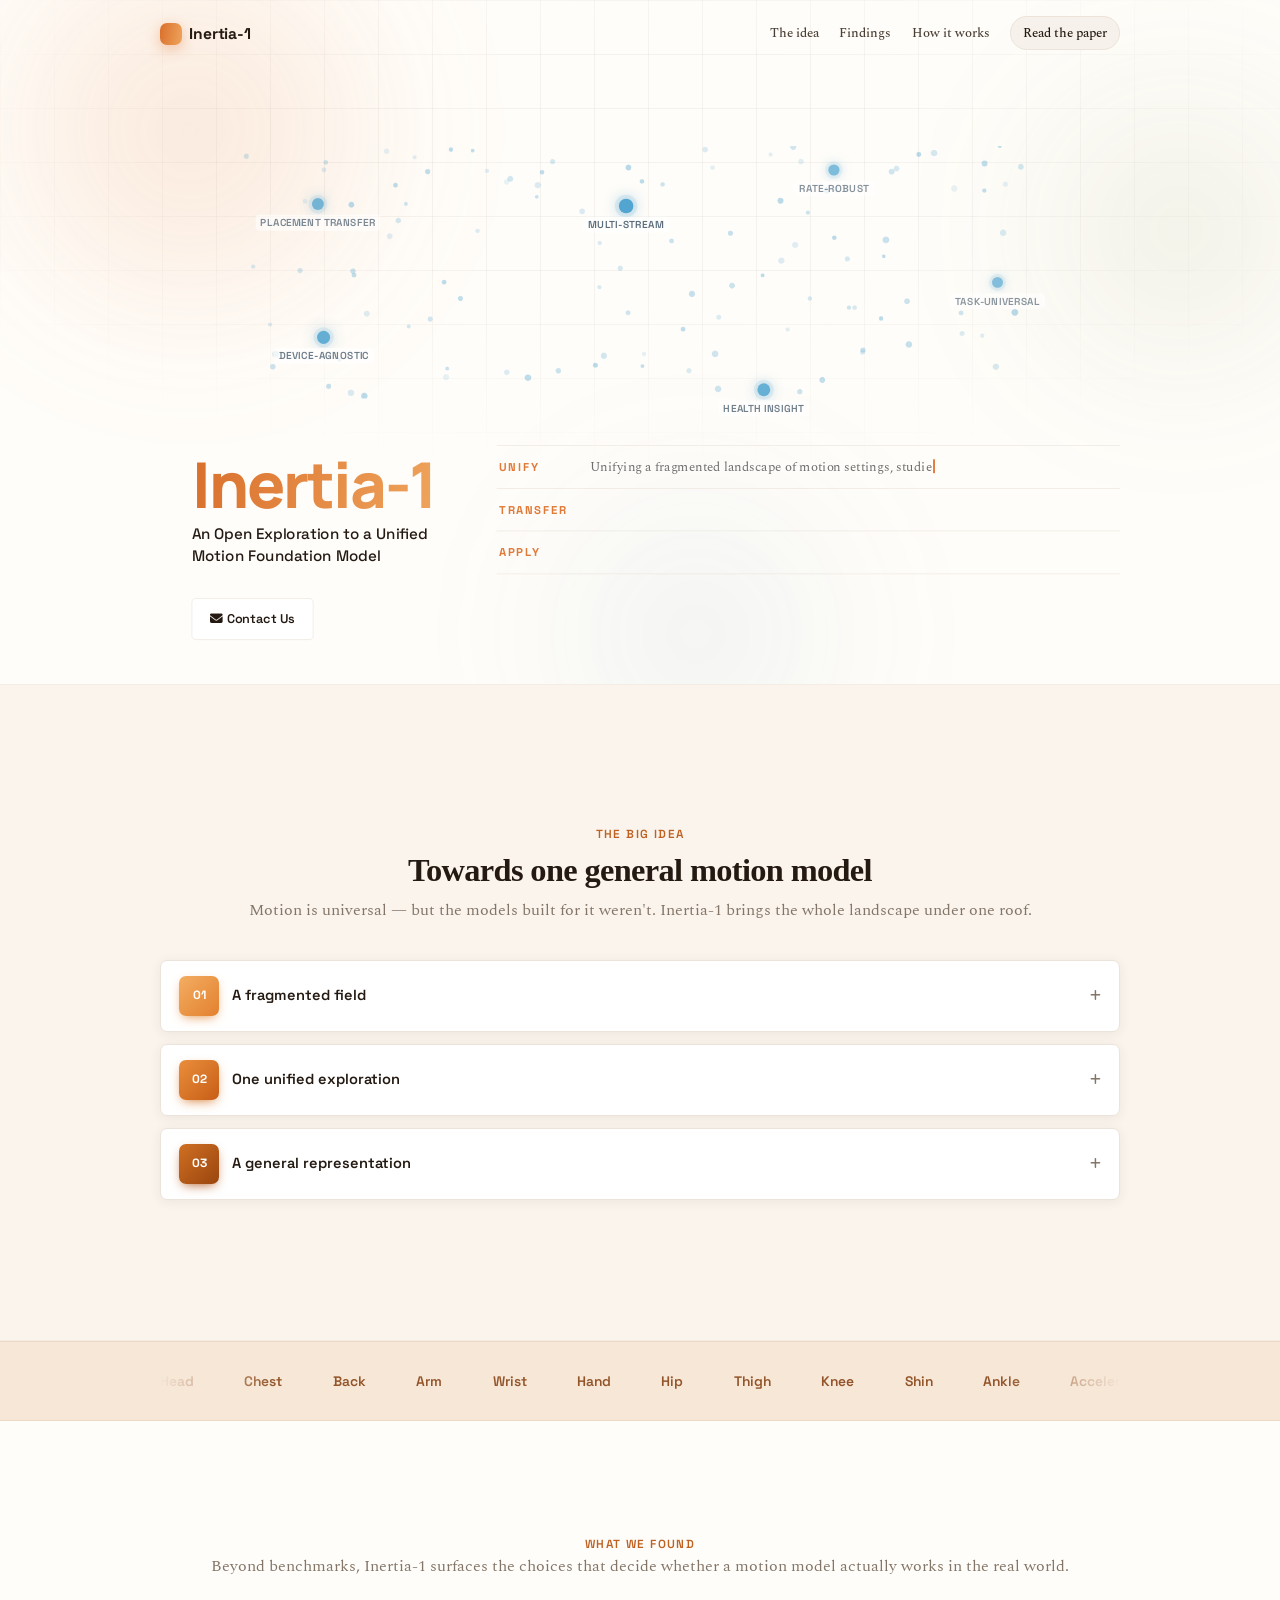
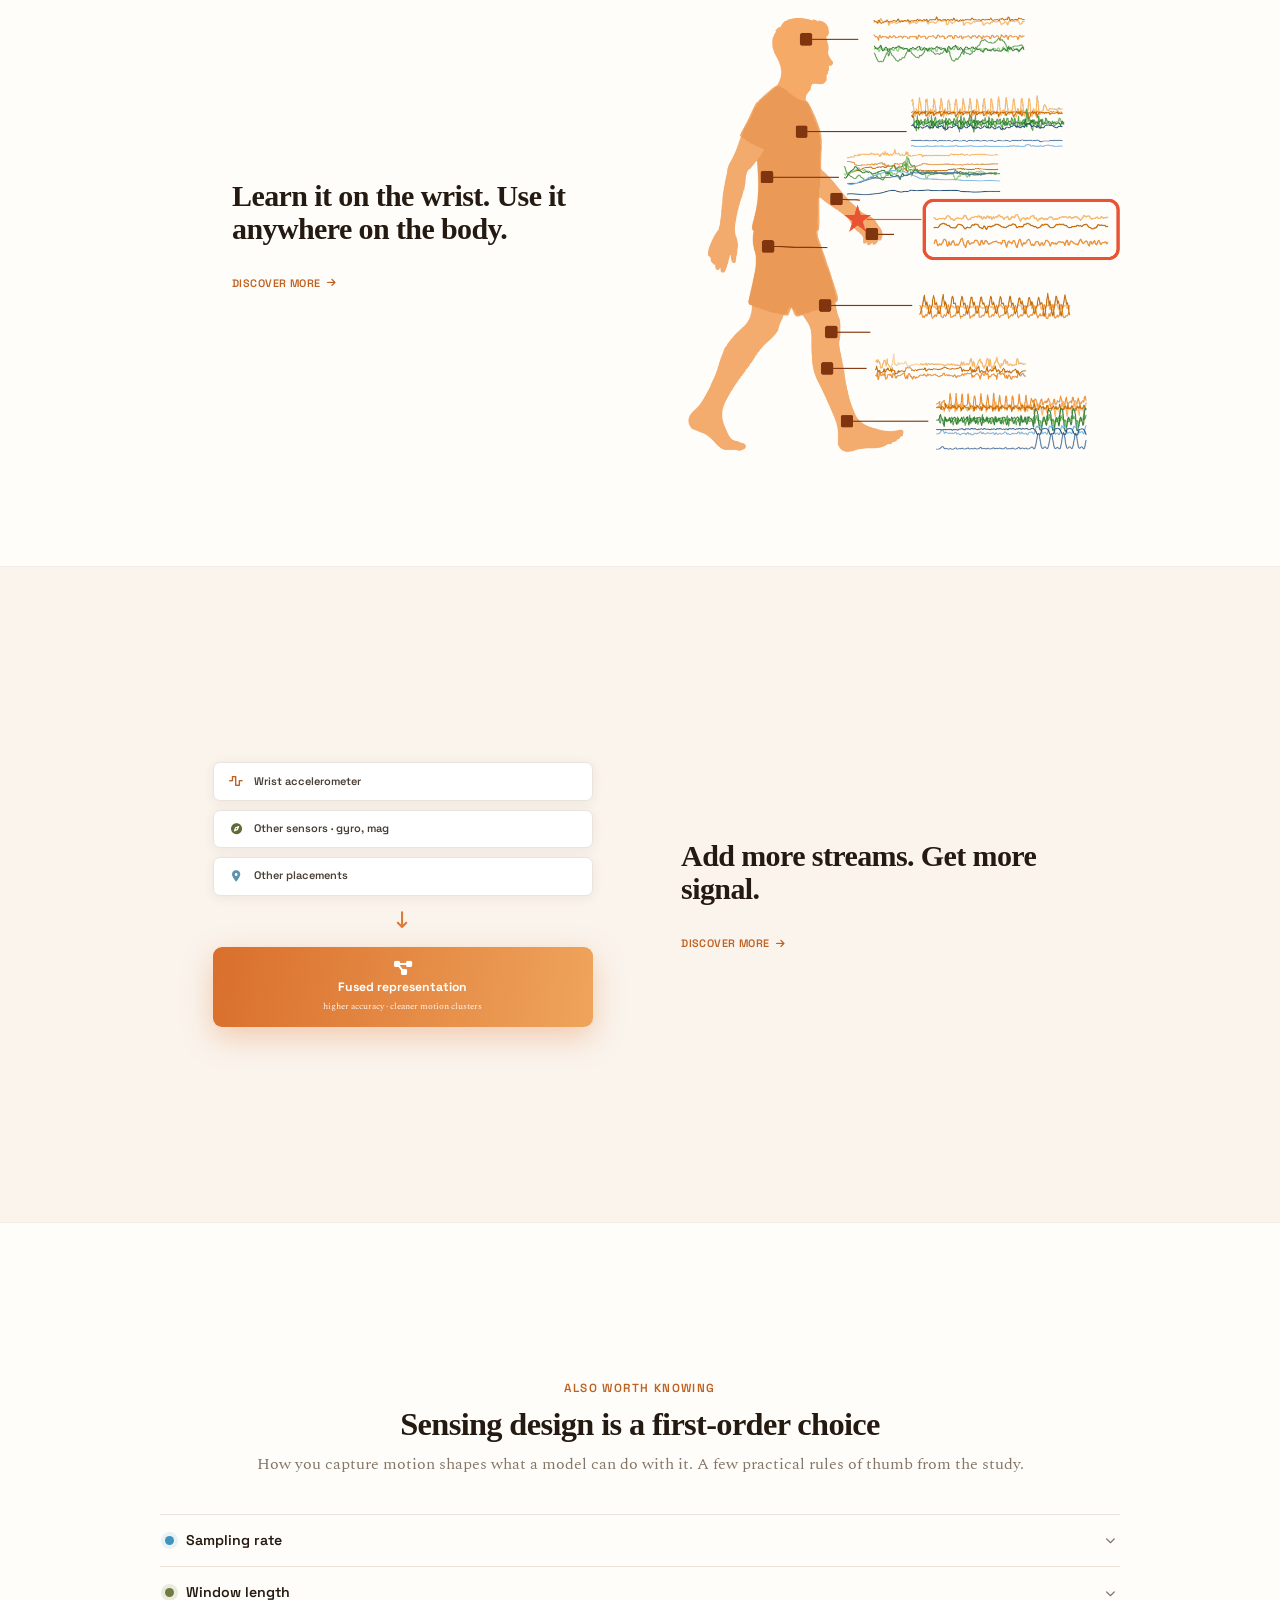
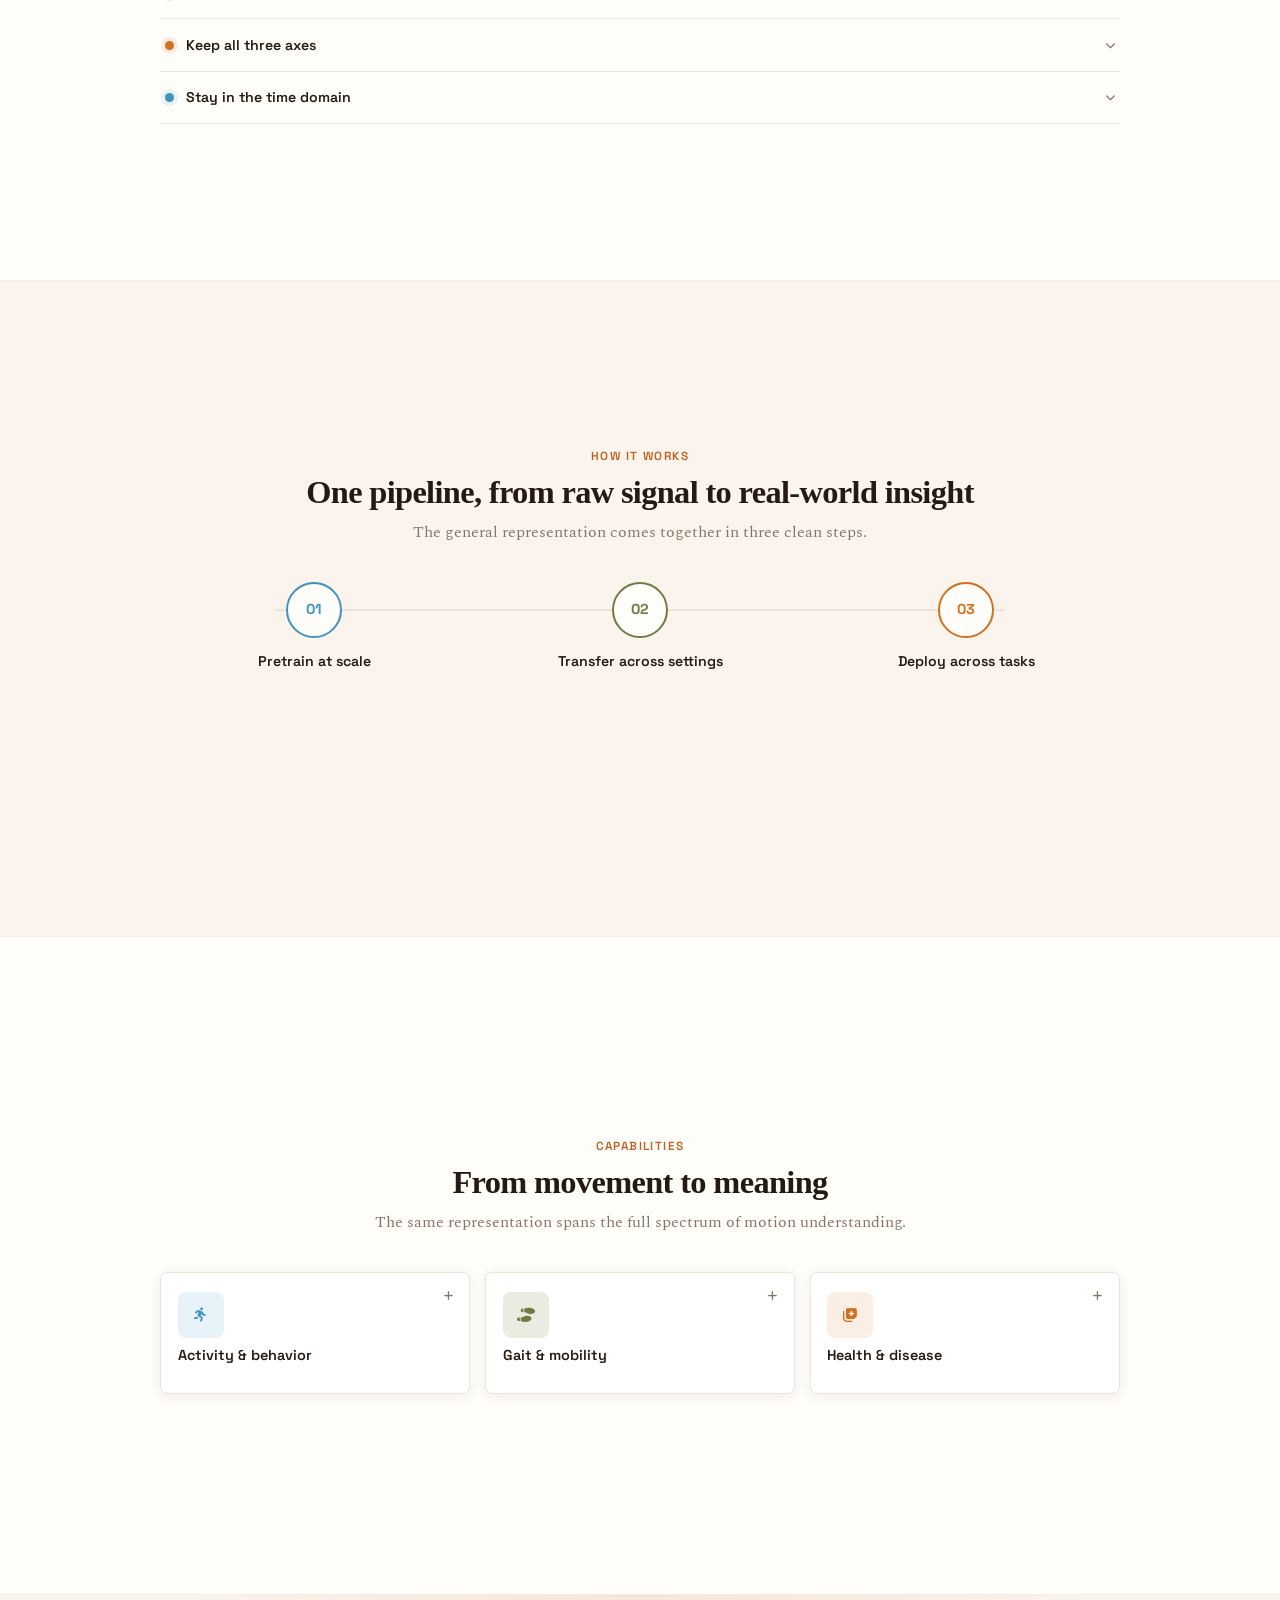
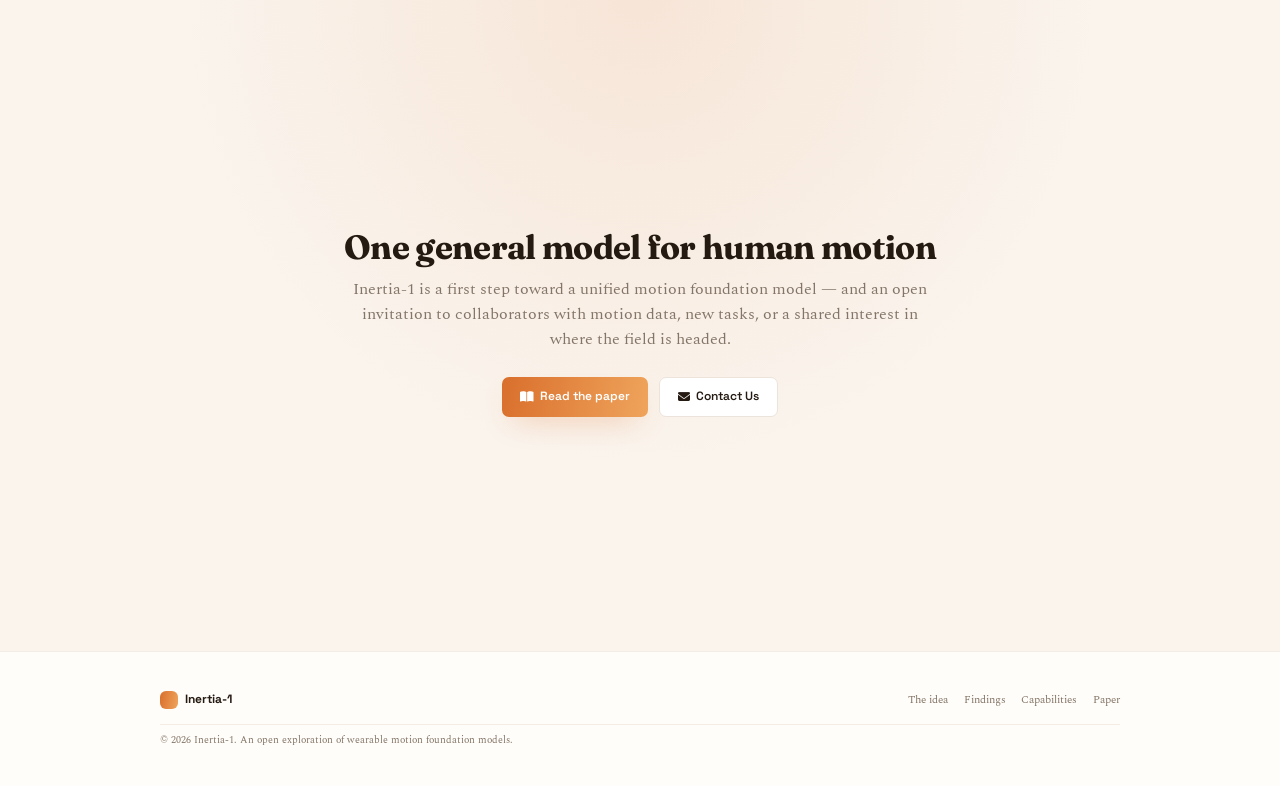
==== docs/index.html @ 382ca780 "Initial commit" ====
<!DOCTYPE html>
<html lang="en">
<head>
  <meta charset="utf-8">
  <meta name="viewport" content="width=device-width, initial-scale=1">
  <title>Inertia-1 &mdash; A Universal Motion Model</title>
  <meta name="description" content="Inertia-1 unifies a fragmented field into one general wearable-motion model &mdash; a representation learned from wrist-only accelerometry that transfers across the body, gets stronger with multi-stream sensing, and powers everything from activity to health.">

  <meta property="og:title" content="Inertia-1 — A Universal Motion Model">
  <meta property="og:description" content="One general motion model, learned from a single wrist sensor, that transfers across placements, devices, and tasks.">
  <meta property="og:type" content="website">

  <link rel="icon" href="./static/images/favicon.svg" type="image/svg+xml">
  <link rel="preconnect" href="https://fonts.googleapis.com">
  <link rel="preconnect" href="https://fonts.gstatic.com" crossorigin>
  <link href="https://fonts.googleapis.com/css2?family=Fraunces:opsz,wght@9..144,400;9..144,500;9..144,600;9..144,700&family=Spectral:wght@400;500;600&family=Inter:wght@400;500;600;700&family=Space+Grotesk:wght@500;600;700&family=Sora:wght@500;600;700;800&family=Manrope:wght@500;600;700;800&display=swap" rel="stylesheet">
  <link rel="stylesheet" href="https://cdnjs.cloudflare.com/ajax/libs/font-awesome/6.5.2/css/all.min.css">
  <link rel="stylesheet" href="./static/css/landing.css?v=78">
</head>
<body id="top">

<!-- ============ Navbar ============ -->
<header class="nav" id="nav">
  <div class="nav-inner">
    <a class="brand" href="#top">
      <span class="mark"></span>
      <span class="brand-name">Inertia-1</span>
    </a>
    <button class="nav-toggle" aria-label="Toggle menu"><i class="fas fa-bars"></i></button>
    <nav>
      <ul class="nav-links">
        <li><a href="#idea">The idea</a></li>
        <li><a href="#findings">Findings</a></li>
        <li><a href="#how">How it works</a></li>
        <li><a class="btn-mini" href="./paper/">Read the paper</a></li>
      </ul>
    </nav>
  </div>
</header>

<!-- ============ Hero ============ -->
<section class="hero">
  <div class="hero-bg" aria-hidden="true">
    <span class="orb orb-o"></span>
    <span class="orb orb-g"></span>
    <span class="orb orb-b"></span>
    <div class="grid-fade"></div>
  </div>

  <div class="wrap hero-inner">
   <div class="hero-scalewrap">
    <div class="hero-stage">
    <div class="constellation reveal" aria-label="What makes Inertia-1 universal">
      <canvas class="starfield" aria-hidden="true"></canvas>
      <svg class="constel-lines" aria-hidden="true"></svg>
      <button class="star" style="left:16%;top:30%" type="button" aria-label="Placement transfer">
        <span class="dot"></span><span class="tag">Placement transfer</span>
        <span class="card"><b>From one wrist to the whole body</b><span>Pretrained on the wrist alone, it transfers to placements it never saw &mdash; hip, ankle, chest, and more.</span></span>
      </button>
      <button class="star" style="left:40%;top:16%" type="button" aria-label="Multi-stream">
        <span class="dot"></span><span class="tag">Multi-stream</span>
        <span class="card"><b>One sensor becomes many</b><span>Fuse extra sensors and placements and accuracy climbs &mdash; the streams are complementary, not redundant.</span></span>
      </button>
      <button class="star" style="left:66%;top:26%" type="button" aria-label="Rate-robust">
        <span class="dot"></span><span class="tag">Rate-robust</span>
        <span class="card"><b>Steady from 1 Hz to 20 Hz</b><span>Pretrained representations stay strong even at low sampling rates, with finer rates helping subtle health signals.</span></span>
      </button>
      <button class="star" style="left:84%;top:48%" type="button" aria-label="Task-universal">
        <span class="dot"></span><span class="tag">Task-universal</span>
        <span class="card"><b>One model, every task</b><span>The same backbone powers activity recognition, gait analysis, and long-horizon disease prediction.</span></span>
      </button>
      <button class="star" style="left:58%;top:72%" type="button" aria-label="Health insight">
        <span class="dot"></span><span class="tag">Health insight</span>
        <span class="card"><b>Movement, read as health</b><span>Passive motion carries long-horizon health markers, linking everyday movement to clinical outcomes.</span></span>
      </button>
      <button class="star" style="left:26%;top:66%" type="button" aria-label="Device-agnostic">
        <span class="dot"></span><span class="tag">Device-agnostic</span>
        <span class="card"><b>Works across devices &amp; sensors</b><span>Robust to new devices and sensor modalities, so it plugs into whatever a wearable already has.</span></span>
      </button>
    </div>

    <div class="hero-head">
      <div class="hero-title">
        <h1><span class="grad-text">Inertia-1</span></h1>
        <p class="type-line">
          <span class="th-ghost" aria-hidden="true">An Open Exploration to a Unified Motion Foundation Model</span>
          <span class="th-live"><span id="typed" class="typed"></span><span class="caret" aria-hidden="true"></span></span>
        </p>
      </div>
      <div class="hero-type">
        <div class="lead-list" id="lead-lines"></div>
      </div>
    </div>
    <div class="cta-row hero-cta">
      <a class="btn ghost" href="https://docs.google.com/forms/d/e/1FAIpQLSe3T0h3gcEiqHGGap-IEIdgT7h6_zuvZpxQ5BAz9c8yqIs_BA/viewform?usp=dialog" target="_blank" rel="noopener" aria-label="Contact us"><i class="fas fa-envelope"></i> Contact Us</a>
    </div>
    </div>
   </div>
  </div>
</section>

<!-- ============ The idea ============ -->
<section class="section alt" id="idea">
  <div class="wrap">
    <div class="section-head reveal">
      <span class="kicker">The big idea</span>
      <h2>Towards one general motion model</h2>
      <p>Motion is universal &mdash; but the models built for it weren't. Inertia-1 brings the whole landscape under one roof.</p>
    </div>

    <div class="accordion reveal">
      <details class="acc-item o-1">
        <summary><span class="acc-num">01</span><span class="acc-title">A fragmented field</span><i class="fas fa-plus acc-ico"></i></summary>
        <div class="acc-body"><p>Datasets disagree on the basics &mdash; sampling rate, window length, sensor modality, body placement, even signal format &mdash; and every task gets its own bespoke model. Findings rarely carry from one setup to the next.</p></div>
      </details>
      <details class="acc-item o-2">
        <summary><span class="acc-num">02</span><span class="acc-title">One unified exploration</span><i class="fas fa-plus acc-ico"></i></summary>
        <div class="acc-body"><p>Inertia-1 studies the full lifecycle of motion models &mdash; data, sensing, objectives, and scale &mdash; inside a single, controlled space instead of isolated one-offs.</p></div>
      </details>
      <details class="acc-item o-3">
        <summary><span class="acc-num">03</span><span class="acc-title">A general representation</span><i class="fas fa-plus acc-ico"></i></summary>
        <div class="acc-body"><p>The payoff: one representation that adapts across placements, devices, and tasks &mdash; the same backbone, working far beyond the setting it was trained on.</p></div>
      </details>
    </div>
  </div>
</section>

<!-- ============ Axes of exploration marquee ============ -->
<section class="logos">
  <div class="wrap">
    <div class="marquee">
      <div class="marquee-track">
        <span class="logo-chip">Head</span>
        <span class="logo-chip">Chest</span>
        <span class="logo-chip">Back</span>
        <span class="logo-chip">Arm</span>
        <span class="logo-chip">Wrist</span>
        <span class="logo-chip">Hand</span>
        <span class="logo-chip">Hip</span>
        <span class="logo-chip">Thigh</span>
        <span class="logo-chip">Knee</span>
        <span class="logo-chip">Shin</span>
        <span class="logo-chip">Ankle</span>
        <span class="logo-chip">Accelerometer</span>
        <span class="logo-chip">Gyroscope</span>
        <span class="logo-chip">Magnetometer</span>
        <span class="logo-chip">Triaxial</span>
        <span class="logo-chip">ENMO</span>
        <span class="logo-chip">0.2&nbsp;Hz</span>
        <span class="logo-chip">1&nbsp;Hz</span>
        <span class="logo-chip">5&nbsp;Hz</span>
        <span class="logo-chip">20&nbsp;Hz</span>
        <span class="logo-chip">10&nbsp;s window</span>
        <span class="logo-chip">30&nbsp;s window</span>
        <span class="logo-chip">60&nbsp;s window</span>
        <span class="logo-chip">2&nbsp;hr window</span>
        <span class="logo-chip">Frequency domain</span>
        <span class="logo-chip">Time domain</span>
        <span class="logo-chip">Activity recognition</span>
        <span class="logo-chip">Gait detection</span>
        <span class="logo-chip">Longitudinal health</span>
        <span class="logo-chip">Head</span>
        <span class="logo-chip">Chest</span>
        <span class="logo-chip">Back</span>
        <span class="logo-chip">Arm</span>
        <span class="logo-chip">Wrist</span>
        <span class="logo-chip">Hand</span>
        <span class="logo-chip">Hip</span>
        <span class="logo-chip">Thigh</span>
        <span class="logo-chip">Knee</span>
        <span class="logo-chip">Shin</span>
        <span class="logo-chip">Ankle</span>
        <span class="logo-chip">Accelerometer</span>
        <span class="logo-chip">Gyroscope</span>
        <span class="logo-chip">Magnetometer</span>
        <span class="logo-chip">Triaxial</span>
        <span class="logo-chip">ENMO</span>
        <span class="logo-chip">0.2&nbsp;Hz</span>
        <span class="logo-chip">1&nbsp;Hz</span>
        <span class="logo-chip">5&nbsp;Hz</span>
        <span class="logo-chip">20&nbsp;Hz</span>
        <span class="logo-chip">10&nbsp;s window</span>
        <span class="logo-chip">30&nbsp;s window</span>
        <span class="logo-chip">60&nbsp;s window</span>
        <span class="logo-chip">2&nbsp;hr window</span>
        <span class="logo-chip">Frequency domain</span>
        <span class="logo-chip">Time domain</span>
        <span class="logo-chip">Activity recognition</span>
        <span class="logo-chip">Gait detection</span>
        <span class="logo-chip">Longitudinal health</span>
      </div>
    </div>
  </div>
</section>

<!-- ============ Findings: signature (wrist -> body) ============ -->
<section class="section" id="findings">
  <div class="wrap">
    <div class="section-head reveal">
      <span class="kicker">What we found</span>
      <p>Beyond benchmarks, Inertia-1 surfaces the choices that decide whether a motion model actually works in the real world.</p>
    </div>

    <div class="finding-views">
      <div class="view view-main">
        <div class="split">
          <div class="split-text reveal">
            <h2>Learn it on the wrist. Use it anywhere on the body.</h2>
            <button class="discover-btn" type="button"><span class="d-label">Discover more</span><i class="fas fa-arrow-right d-ico"></i></button>
          </div>
          <div class="split-visual reveal">
            <img class="finding-fig fig-wrist" src="./static/images/wrist-transfer.svg" alt="A wrist sensor pretrained on accelerometry transfers across the body &mdash; head, chest, hip, thigh, knee, shin, and ankle &mdash; each showing its own motion signal.">
          </div>
        </div>
      </div>
      <div class="view view-detail">
        <div class="split detail-tnarrow">
          <div class="split-text">
            <button class="back-btn" type="button"><i class="fas fa-arrow-left"></i> Go back</button>
            <p class="discover-sum">Pretrain once on the wrist, then point the model anywhere. It holds up on body placements &mdash; and even sensor types like gyroscope and magnetometer &mdash; that it never saw during training. No retraining for each new spot on the body.</p>
          </div>
          <div class="split-visual">
            <figure class="discover-fig">
              <img src="./static/images/multistream-transp.svg" alt="Wrist-accelerometer pretraining transfers across sensors and placements.">
            </figure>
          </div>
        </div>
      </div>
    </div>
  </div>
</section>

<!-- ============ Findings: multi-stream ============ -->
<section class="section alt" id="multistream">
  <div class="wrap">
    <div class="finding-views">
      <div class="view view-main">
        <div class="split">
          <div class="split-visual reveal">
            <div class="fusion">
              <div class="streams">
                <span class="stream o"><i class="fas fa-wave-square"></i> Wrist accelerometer</span>
                <span class="stream g"><i class="fas fa-compass"></i> Other sensors &middot; gyro, mag</span>
                <span class="stream b"><i class="fas fa-location-dot"></i> Other placements</span>
              </div>
              <div class="fuse-arrow"><i class="fas fa-arrow-down-long"></i></div>
              <div class="fused">
                <i class="fas fa-diagram-project"></i>
                <b>Fused representation</b>
                <em>higher accuracy &middot; cleaner motion clusters</em>
              </div>
            </div>
          </div>
          <div class="split-text reveal">
            <h2>Add more streams. Get more signal.</h2>
            <button class="discover-btn" type="button"><span class="d-label">Discover more</span><i class="fas fa-arrow-right d-ico"></i></button>
          </div>
        </div>
      </div>
      <div class="view view-detail">
        <div class="split detail-wide">
          <div class="split-visual">
            <figure class="discover-fig">
              <img src="./static/images/embedding-transp.svg" alt="Multi-stream fusion improves representation geometry.">
            </figure>
          </div>
          <div class="split-text">
            <button class="back-btn" type="button"><i class="fas fa-arrow-left"></i> Go back</button>
            <p class="discover-sum">Stack on more streams &mdash; extra placements, gyroscope, magnetometer &mdash; and the learned representation gets both more accurate and cleaner, with activities separating into tighter clusters. The streams are complementary: each one catches something the others miss.</p>
          </div>
        </div>
      </div>
    </div>
  </div>
</section>

<!-- ============ Findings: sensing design ============ -->
<section class="section" id="sensing">
  <div class="wrap">
    <div class="section-head reveal">
      <span class="kicker">Also worth knowing</span>
      <h2>Sensing design is a first-order choice</h2>
      <p>How you capture motion shapes what a model can do with it. A few practical rules of thumb from the study.</p>
    </div>

    <ul class="blist reveal">
      <li class="bl-item a-blue">
        <button class="bl-head" type="button"><span class="bl-dot"></span><span class="bl-title">Sampling rate</span><i class="fas fa-chevron-down bl-ico"></i></button>
        <div class="bl-body"><div><p>Pretrained models stay strong even at a low 1&nbsp;Hz for activity recognition; finer-grained health signals benefit from higher sampling rates.</p></div></div>
      </li>
      <li class="bl-item a-green">
        <button class="bl-head" type="button"><span class="bl-dot"></span><span class="bl-title">Window length</span><i class="fas fa-chevron-down bl-ico"></i></button>
        <div class="bl-body"><div><p>30&ndash;60&nbsp;second windows hit the sweet spot across most tasks &mdash; long enough to capture context, short enough to stay sharp.</p></div></div>
      </li>
      <li class="bl-item a-orange">
        <button class="bl-head" type="button"><span class="bl-dot"></span><span class="bl-title">Keep all three axes</span><i class="fas fa-chevron-down bl-ico"></i></button>
        <div class="bl-body"><div><p>Full triaxial input consistently beats collapsed vector-magnitude summaries &mdash; the extra axes carry signal worth keeping.</p></div></div>
      </li>
      <li class="bl-item a-blue">
        <button class="bl-head" type="button"><span class="bl-dot"></span><span class="bl-title">Stay in the time domain</span><i class="fas fa-chevron-down bl-ico"></i></button>
        <div class="bl-body"><div><p>Time-domain modeling preserves gait and health cues better than frequency-domain reconstruction.</p></div></div>
      </li>
    </ul>
  </div>
</section>

<!-- ============ How it works ============ -->
<section class="section alt" id="how">
  <div class="wrap">
    <div class="section-head reveal">
      <span class="kicker">How it works</span>
      <h2>One pipeline, from raw signal to real-world insight</h2>
      <p>The general representation comes together in three clean steps.</p>
    </div>

    <div class="timeline reveal">
      <div class="tl-step a-blue">
        <div class="tl-node">01</div>
        <div class="tl-title">Pretrain at scale</div>
        <div class="tl-desc"><span><p>Learn from planetary-scale accelerometry &mdash; over 18 million hours across global cohorts &mdash; with self-supervision, no labels required.</p></span></div>
      </div>
      <div class="tl-step a-green">
        <div class="tl-node">02</div>
        <div class="tl-title">Transfer across settings</div>
        <div class="tl-desc"><span><p>Adapt the same representation to new placements, devices, and sampling rates with light tuning &mdash; or none at all.</p></span></div>
      </div>
      <div class="tl-step a-orange">
        <div class="tl-node">03</div>
        <div class="tl-title">Deploy across tasks</div>
        <div class="tl-desc"><span><p>Power activity, mobility, and health applications from one backbone &mdash; from fitness tracking to clinical screening.</p></span></div>
      </div>
    </div>
  </div>
</section>

<!-- ============ Capabilities ============ -->
<section class="section" id="capabilities">
  <div class="wrap">
    <div class="section-head reveal">
      <span class="kicker">Capabilities</span>
      <h2>From movement to meaning</h2>
      <p>The same representation spans the full spectrum of motion understanding.</p>
    </div>

    <div class="mgrid cols-3 reveal">
      <button class="mcard a-blue" type="button">
        <span class="mc-icon"><i class="fas fa-person-running"></i></span>
        <span class="mc-title">Activity &amp; behavior</span>
        <i class="fas fa-plus mc-plus"></i>
        <span class="mc-desc"><span>Recognize everyday activities and behavioral patterns with state-of-the-art accuracy across diverse populations.</span></span>
      </button>
      <button class="mcard a-green" type="button">
        <span class="mc-icon"><i class="fas fa-shoe-prints"></i></span>
        <span class="mc-title">Gait &amp; mobility</span>
        <i class="fas fa-plus mc-plus"></i>
        <span class="mc-desc"><span>Detect subtle gait changes &mdash; like freezing of gait &mdash; that signal mobility decline and neurological conditions.</span></span>
      </button>
      <button class="mcard a-orange" type="button">
        <span class="mc-icon"><i class="fas fa-notes-medical"></i></span>
        <span class="mc-title">Health &amp; disease</span>
        <i class="fas fa-plus mc-plus"></i>
        <span class="mc-desc"><span>Surface long-horizon health markers from passive motion, linking everyday movement to clinical outcomes.</span></span>
      </button>
    </div>
  </div>
</section>

<!-- ============ CTA ============ -->
<section class="cta-band">
  <div class="wrap reveal">
    <h2>One general model for human motion</h2>
    <p>Inertia-1 is a first step toward a unified motion foundation model &mdash; and an open invitation to collaborators with motion data, new tasks, or a shared interest in where the field is headed.</p>
    <div class="cta-row center">
      <a class="btn primary" href="./paper/"><i class="fas fa-book-open"></i> Read the paper</a>
      <a class="btn ghost" href="https://docs.google.com/forms/d/e/1FAIpQLSe3T0h3gcEiqHGGap-IEIdgT7h6_zuvZpxQ5BAz9c8yqIs_BA/viewform?usp=dialog" target="_blank" rel="noopener" aria-label="Contact us"><i class="fas fa-envelope"></i> Contact Us</a>
    </div>
  </div>
</section>

<!-- ============ Footer ============ -->
<footer class="footer">
  <div class="wrap foot-inner">
    <div class="foot-brand">
      <span class="mark"></span>
      <span>Inertia-1</span>
    </div>
    <nav class="foot-links">
      <a href="#idea">The idea</a>
      <a href="#findings">Findings</a>
      <a href="#capabilities">Capabilities</a>
      <a href="./paper/">Paper</a>
    </nav>
    <p class="foot-copy">&copy; 2026 Inertia-1. An open exploration of wearable motion foundation models.</p>
  </div>
</footer>

<script src="./static/js/landing.js?v=49"></script>
</body>
</html>
---- docs/static/css/landing.css ----
/* ===================== Inertia-1 — landing (light, warm-orange led, moss-green assist) ===================== */
:root {
  /* surfaces */
  --bg:        #fffdf9;   /* very subtly warmed white */
  --bg-2:      #faf4ed;   /* deeper warm off-white for alt sections (kept distinct) */
  --surface:   #ffffff;
  --surface-2: #f6f1ea;
  --line:      #ece4da;
  --line-soft: #f3ede5;

  /* text */
  --text:      #241a12;
  --text-soft: #4a3f35;
  --muted:     #837567;

  /* palette: warm orange primary, moss green assist, muted blue minor */
  --orange:    #e07a39;
  --orange-d:  #bf6121;
  --orange-l:  #f0a566;
  --green:     #7c8a4f;   /* moss / army green */
  --green-d:   #5e6b35;
  --green-l:   #9aa86a;
  --blue:      #5f93ad;

  /* warm-orange gradients (kept within the orange family) */
  --grad:      linear-gradient(100deg, #d96f2c, #efa45c);
  --grad-deep: linear-gradient(120deg, #bf6121, #e08a45);

  --maxw: 1600px;
  --radius: 10px;
  --radius-sm: 7px;
  --shadow:    0 22px 50px -28px rgba(70,45,20,.30);
  --shadow-sm: 0 2px 12px rgba(70,45,20,.07);
  --shadow-glow: 0 12px 30px -12px rgba(224,122,57,.45);
}

* { box-sizing: border-box; }
/* Section typography scales with viewport width so content doesn't dwarf the
   width-scaled hero on smaller screens. Capped at 16px on large monitors. */
html { scroll-behavior: smooth; font-size: clamp(12px, 0.42vw + 6.5px, 15px); }
body {
  margin: 0;
  font-family: "Spectral", Georgia, "Times New Roman", serif;
  background: var(--bg);
  color: var(--text);
  line-height: 1.6;
  -webkit-font-smoothing: antialiased;
  overflow-x: hidden;
}
a { color: inherit; text-decoration: none; }
img, svg, video { max-width: 100%; display: block; }
::selection { background: rgba(224,122,57,.2); }

/* landscape (horizontal) screens: fill ~75%; portrait: nearly full width (see responsive block) */
.wrap { width: min(var(--maxw), 75vw); margin: 0 auto; }

h1, h2, h3 { font-family: "Fraunces", Georgia, serif; line-height: 1.1; margin: 0; color: var(--text); }
.grad-text {
  background: var(--grad);
  -webkit-background-clip: text; background-clip: text;
  -webkit-text-fill-color: transparent; color: transparent;
}

/* ===================== Nav ===================== */
.nav {
  position: fixed; top: 0; left: 0; right: 0; z-index: 100;
  transition: background .3s ease, border-color .3s ease, backdrop-filter .3s ease, box-shadow .3s ease;
  border-bottom: 1px solid transparent;
}
.nav.scrolled {
  background: rgba(255,255,255,.82);
  backdrop-filter: saturate(140%) blur(14px);
  border-bottom: 1px solid var(--line);
  box-shadow: 0 6px 20px -18px rgba(70,45,20,.4);
}
.nav-inner { width: min(var(--maxw), 75vw); margin: 0 auto; display: flex; align-items: center; justify-content: space-between; height: 68px; }
.brand { display: flex; align-items: center; gap: .6rem; font-family: "Space Grotesk", sans-serif; font-weight: 700; font-size: 1.3rem; letter-spacing: -.01em; }
.brand .mark { width: 22px; height: 22px; border-radius: 7px; background: var(--grad); box-shadow: 0 4px 14px rgba(224,122,57,.4); }
.nav-links { list-style: none; display: flex; align-items: center; gap: 1.7rem; margin: 0; padding: 0; }
.nav-links a { color: var(--text-soft); font-size: 1.1rem; font-weight: 500; transition: color .2s; }
.nav-links a:hover { color: var(--orange-d); }
.btn-mini {
  border: 1px solid var(--line); border-radius: 999px; padding: .5rem 1rem !important;
  background: var(--surface-2); color: var(--text) !important;
}
.btn-mini:hover { border-color: var(--orange); color: var(--orange-d) !important; box-shadow: 0 0 0 3px rgba(224,122,57,.1); }
.nav-toggle { display: none; background: none; border: 0; color: var(--text); font-size: 1.3rem; cursor: pointer; }

/* ===================== Hero ===================== */
.hero { position: relative; padding: 140px 0 40px; overflow: hidden; }
.hero-bg { position: absolute; inset: 0; z-index: 0; pointer-events: none; }
.grid-fade {
  position: absolute; inset: 0;
  background-image:
    linear-gradient(rgba(70,45,20,.05) 1px, transparent 1px),
    linear-gradient(90deg, rgba(70,45,20,.05) 1px, transparent 1px);
  background-size: 54px 54px;
  mask-image: radial-gradient(ellipse 80% 60% at 50% 25%, #000 30%, transparent 75%);
  -webkit-mask-image: radial-gradient(ellipse 80% 60% at 50% 25%, #000 30%, transparent 75%);
}
.orb { position: absolute; border-radius: 50%; filter: blur(80px); opacity: .55; animation: float 16s ease-in-out infinite; }
.orb-o { width: 500px; height: 500px; background: radial-gradient(circle, rgba(224,122,57,.4), transparent 65%); top: -120px; left: -60px; }
.orb-g { width: 400px; height: 400px; background: radial-gradient(circle, rgba(124,138,79,.3), transparent 65%); top: 30px; right: -100px; animation-delay: -5s; }
.orb-b { width: 420px; height: 420px; background: radial-gradient(circle, rgba(95,147,173,.22), transparent 65%); bottom: -160px; left: 38%; animation-delay: -9s; }
@keyframes float { 0%,100% { transform: translate(0,0) scale(1); } 50% { transform: translate(20px,-26px) scale(1.06); } }

.hero-inner { position: relative; z-index: 1; text-align: center; }
.eyebrow {
  display: inline-flex; align-items: center; gap: .55rem;
  font-family: "Space Grotesk", sans-serif; font-size: .82rem; font-weight: 600;
  letter-spacing: .05em; text-transform: uppercase; color: var(--orange-d);
  border: 1px solid rgba(224,122,57,.28); background: rgba(224,122,57,.08);
  padding: .42rem .9rem; border-radius: 999px;
}
.eyebrow .dot { width: 8px; height: 8px; border-radius: 50%; background: var(--green); box-shadow: 0 0 10px var(--green); animation: pulse 2.4s ease-in-out infinite; }
@keyframes pulse { 0%,100% { opacity: 1; } 50% { opacity: .35; } }

.hero h1 { font-size: clamp(3rem, 8.5vw, 5.6rem); font-weight: 700; letter-spacing: -.02em; margin: 1.3rem 0 .2rem; }
/* The whole hero (star chart + title + button) is laid out at a FIXED design
   width; landing.js scales the stage to fit any screen, so everything
   (fonts, dots, button) stays in identical proportion, just smaller on
   narrower screens. */
.hero-scalewrap { width: 100%; overflow: hidden; }
.hero-stage { width: 1520px; transform-origin: top left; }
.hero-head {
  display: grid; grid-template-columns: 1fr 2fr;
  gap: 40px; align-items: center;
  text-align: left; margin: 0;
}
.hero-title { text-align: left; padding-left: 50px; }
.hero-title h1 { font-family: "Manrope", "Inter", sans-serif; font-weight: 800; letter-spacing: -.03em; margin: 0 0 16px; font-size: 100px; white-space: nowrap; line-height: .95; }
.hero-type { min-width: 0; }

.type-line {
  position: relative;
  font-family: "Space Grotesk", sans-serif;
  font-size: 24px; font-weight: 500;
  color: var(--text-soft); margin: 0; line-height: 1.4; max-width: 100%;
}
.th-ghost { visibility: hidden; }
.th-live { position: absolute; left: 0; top: 0; width: 100%; }
.typed { color: var(--text); }
.caret { display: inline-block; width: 3px; height: 1.05em; margin-left: 2px; background: var(--orange); vertical-align: -0.18em; animation: blink 1s steps(1) infinite; }
@keyframes blink { 50% { opacity: 0; } }

.lead-list {
  display: block; width: 100%; margin: 0; padding: 0;
  text-align: left; color: #6e6e6e; font-size: 21px;
}
.lead-list strong { color: #3a3a3a; }
.lead-line {
  display: grid; grid-template-columns: 128px 1fr; gap: 16px; align-items: baseline;
  padding: 18px 3px; border-top: 1px solid var(--line); line-height: 1.45;
}
.lead-line:last-child { border-bottom: 1px solid var(--line); }
.lead-line .ln-no {
  font-family: "Space Grotesk", sans-serif; font-size: 18px; font-weight: 700;
  letter-spacing: .16em; text-transform: uppercase; color: var(--orange);
  white-space: nowrap;
}
.lead-line .ln-content { position: relative; display: block; }
.lead-line .ln-ghost { visibility: hidden; }
.lead-line .ln-text { position: absolute; left: 0; top: 0; width: 100%; }
@media (max-width: 920px) {
  .hero-scalewrap { overflow: visible; }
  .hero-stage { width: auto; transform: none !important; }
  .hero-head { width: auto; grid-template-columns: 1fr; gap: 1.6rem; text-align: center; margin: 1.4rem 0 0; }
  .hero-title { text-align: center; padding-left: 0; }
  .hero-title h1 { white-space: normal; font-size: clamp(2.8rem, 9vw, 4.4rem); }
  .type-line { max-width: none; margin: 0 auto; font-size: clamp(1.05rem, 3.6vw, 1.4rem); }
  .lead-list { max-width: 540px; margin: 0 auto; font-size: clamp(1rem, 3.4vw, 1.13rem); }
  .constellation { width: 100%; }
  .hero-inner .hero-cta { justify-content: center; padding-left: 0; }
}
@media (max-width: 640px) {
  .lead-list { display: block; }
  .lead-line .ln-content, .lead-line .ln-ghost, .lead-line .ln-text { white-space: normal; }
  .lead-line .ln-text { position: static; }
  .lead-line .ln-ghost { display: none; }
  .th-live { position: static; }
  .th-ghost { display: none; }
}

.cta-row { display: flex; flex-wrap: wrap; gap: .9rem; margin-top: 2rem; }
.hero-inner .cta-row { justify-content: center; }
.cta-row.center { justify-content: center; }
.btn {
  display: inline-flex; align-items: center; gap: .55rem;
  font-family: "Space Grotesk", sans-serif; font-weight: 600; font-size: 1rem;
  padding: .82rem 1.5rem; border-radius: 7px; cursor: pointer;
  transition: transform .18s ease, box-shadow .18s ease, border-color .18s, background .18s;
}
.btn.primary { background: var(--grad); color: #fff; box-shadow: var(--shadow-glow); }
.btn.primary:hover { transform: translateY(-2px); box-shadow: 0 18px 40px -14px rgba(224,122,57,.55); }
.btn.ghost { background: var(--surface); border: 1px solid var(--line); color: var(--text); }
.btn.ghost:hover { transform: translateY(-2px); border-color: var(--orange); color: var(--orange-d); }
.soon { font-size: .68rem; font-weight: 600; text-transform: uppercase; letter-spacing: .08em; color: var(--muted); border: 1px solid var(--line); border-radius: 6px; padding: .08rem .4rem; }

/* ===================== Constellation (pseudo-3D rotating star chart) ===================== */
.constellation { position: relative; width: 1280px; max-width: 100%; margin: .5rem auto 6.2rem; aspect-ratio: 16 / 5; }
.hero-inner .hero-cta { margin-top: 38px; justify-content: flex-start; padding-left: 50px; }
.hero-cta .btn { font-size: 20px; padding: 16px 28px; }
.constellation .starfield { position: absolute; inset: 0; width: 100%; height: 100%; z-index: 0; }
.constel-lines { position: absolute; inset: 0; width: 100%; height: 100%; overflow: visible; z-index: 1; }
.constel-lines .cline { stroke: #8fc4dd; stroke-width: 1; stroke-linecap: round; }
.star {
  position: absolute; left: 50%; top: 50%; transform: translate(-50%, -50%);
  background: none; border: 0; padding: 0; cursor: pointer;
}
.star .dot {
  display: block; width: 18px; height: 18px; border-radius: 50%;
  background: #4ea3cf;
  box-shadow: 0 0 0 5px rgba(78,163,207,.14), 0 0 20px rgba(78,163,207,.7);
  transition: box-shadow .25s ease;
}
.star:hover .dot, .star:focus-visible .dot { box-shadow: 0 0 0 6px rgba(78,163,207,.22), 0 0 26px rgba(78,163,207,1); }
.star.active .dot { box-shadow: 0 0 0 7px rgba(78,163,207,.24), 0 0 30px rgba(78,163,207,1); }
.star .tag {
  position: absolute; left: 50%; top: calc(100% + 8px); transform: translateX(-50%);
  white-space: nowrap; font-family: "Space Grotesk", sans-serif; font-size: 16px; font-weight: 600;
  letter-spacing: .03em; text-transform: uppercase; color: #586a79;
  background: rgba(255,255,255,.72); padding: 2px 8px; border-radius: 6px;
  transition: color .2s ease; pointer-events: none;
}
.star:hover .tag, .star:focus-visible .tag { color: #2f7da6; }
.star.active .tag { opacity: 0; }

/* focus card (shown when a star is clicked / centered) */
.star .card {
  position: absolute; left: 50%; top: calc(100% + 18px); transform: translate(-50%, 10px);
  width: min(520px, 92vw); border: 0; box-shadow: none;
  background: radial-gradient(ellipse at center, rgba(162,205,229,.58) 0%, rgba(162,205,229,.26) 48%, rgba(162,205,229,0) 80%);
  padding: 35px 40px; text-align: center;
  opacity: 0; pointer-events: none; transition: opacity .3s ease .15s, transform .3s ease .15s; z-index: 30;
}
.star .card b { display: block; font-family: "Space Grotesk", sans-serif; font-size: 23px; color: var(--text); margin-bottom: 10px; line-height: 1.25; }
.star .card span { font-family: "Inter", sans-serif; color: var(--text-soft); font-size: 18px; line-height: 1.7; }
.star.active .card { opacity: 1; transform: translate(-50%, 0); pointer-events: auto; }

.constel-hint { text-align: center; color: var(--muted); font-size: .85rem; margin: .6rem 0 0; }
.constel-hint i { color: #4ea3cf; margin-right: .35rem; }

/* ===================== Showcase video ===================== */
.showcase { padding: 24px 0 64px; }
.showcase .visual-frame { max-width: 940px; margin: 0 auto; }
.visual-frame {
  position: relative; border-radius: var(--radius); overflow: hidden;
  border: 1px solid var(--line); background: var(--surface);
  box-shadow: var(--shadow); padding: .5rem;
}
.visual-frame::before {
  content: ""; position: absolute; inset: 0; border-radius: var(--radius);
  padding: 1px; background: var(--grad); opacity: .5;
  -webkit-mask: linear-gradient(#000 0 0) content-box, linear-gradient(#000 0 0);
  -webkit-mask-composite: xor; mask-composite: exclude; pointer-events: none;
}
.visual-frame video { border-radius: 14px; width: 100%; }

/* ===================== Logos marquee ===================== */
.logos { padding: 28px 0; border-top: 1px solid #ecd9c6; border-bottom: 1px solid #ecd9c6; background: #f6e7d7; }
.logos-label { text-align: center; color: var(--muted); font-size: .82rem; letter-spacing: .12em; text-transform: uppercase; margin: 0 0 1.1rem; }
.marquee { overflow: hidden; -webkit-mask-image: linear-gradient(90deg, transparent, #000 12%, #000 88%, transparent); mask-image: linear-gradient(90deg, transparent, #000 12%, #000 88%, transparent); }
.marquee-track { display: flex; gap: 4.2rem; width: max-content; animation: scrollx 110s linear infinite; }
.logo-chip { font-family: "Space Grotesk", sans-serif; font-weight: 600; font-size: 1.15rem; color: #8a481b; opacity: .92; white-space: nowrap; }
@keyframes scrollx { from { transform: translateX(0); } to { transform: translateX(-50%); } }

/* ===================== Sections ===================== */
/* equal-height content sections (logos + stats stay as narrow bars) */
.hero, .section, .cta-band {
  min-height: 60vh;
  display: flex;
  flex-direction: column;
  justify-content: center;
}
.section, .cta-band { min-height: 73vh; }
.section { padding: 114px 0; }
.section.alt { background: var(--bg-2); border-top: 1px solid var(--line-soft); border-bottom: 1px solid var(--line-soft); }
.section-head { max-width: 880px; margin: 0 auto 3rem; text-align: center; }
.kicker { font-family: "Space Grotesk", sans-serif; font-size: .98rem; font-weight: 600; letter-spacing: .12em; text-transform: uppercase; color: var(--orange-d); }
.section-head h2 { font-family: Georgia, "Times New Roman", serif; font-size: clamp(1.8rem, 4vw, 2.7rem); font-weight: 700; letter-spacing: -.02em; margin: .7rem 0 .8rem; }
.section-head p { color: var(--muted); font-size: 1.34rem; margin: 0; }

/* feature grid */
.feature-grid { display: grid; grid-template-columns: repeat(4, 1fr); gap: 1.2rem; }
.feature-grid.three { grid-template-columns: repeat(3, 1fr); }
.feature {
  background: var(--surface); border: 1px solid var(--line); border-radius: var(--radius-sm);
  padding: 1.7rem 1.4rem; box-shadow: var(--shadow-sm);
  transition: transform .22s ease, border-color .22s ease, box-shadow .22s ease;
}
.feature:hover { transform: translateY(-5px); border-color: var(--line); box-shadow: var(--shadow); }
.f-icon, .s-icon, .cap-icon { display: inline-flex; align-items: center; justify-content: center; width: 48px; height: 48px; border-radius: 9px; font-size: 1.25rem; margin-bottom: 1rem; }
.f-icon.o, .s-icon.o, .cap-icon.o { background: rgba(224,122,57,.13); color: var(--orange-d); }
.f-icon.g, .s-icon.g, .cap-icon.g { background: rgba(124,138,79,.16); color: var(--green-d); }
.f-icon.b, .s-icon.b, .cap-icon.b { background: rgba(95,147,173,.14); color: var(--blue); }
.feature h3 { font-size: 1.18rem; margin-bottom: .5rem; }
.feature p { color: var(--muted); font-size: 1.14rem; margin: 0; }

/* shared accent tokens */
.a-blue   { --acc: #3f93bd; --accbg: rgba(78,163,207,.13); }
.a-green  { --acc: #6e7c44; --accbg: rgba(124,138,79,.16); }
.a-orange { --acc: #d2701f; --accbg: rgba(224,122,57,.13); }

/* orange-only shades (graduated) for the "fragmented field" section */
.o-1 { --acc: #e1893a; --accbg: rgba(225,137,58,.12); --accgrad: linear-gradient(135deg, #f4ad62, #e2812f); }
.o-2 { --acc: #d2701f; --accbg: rgba(210,112,31,.12); --accgrad: linear-gradient(135deg, #e98e3c, #c75e16); }
.o-3 { --acc: #ad5316; --accbg: rgba(173,83,22,.12); --accgrad: linear-gradient(135deg, #cf6f22, #9a460f); }

/* accordion (click-to-unfold bullets) */
.accordion { max-width: 1040px; margin: 0 auto; display: grid; gap: 1rem; }
.acc-item { background: var(--surface); border: 1px solid var(--line); border-radius: var(--radius-sm); box-shadow: var(--shadow-sm); overflow: hidden; transition: border-color .2s, box-shadow .2s; }
.acc-item[open] { border-color: var(--acc); box-shadow: var(--shadow); }
.acc-item summary { list-style: none; cursor: pointer; display: flex; align-items: center; gap: 1.1rem; padding: 1.25rem 1.5rem; }
.acc-item summary::-webkit-details-marker { display: none; }
.acc-num { flex: none; width: 40px; height: 40px; border-radius: 7px; display: inline-flex; align-items: center; justify-content: center; font-family: "Space Grotesk", sans-serif; font-weight: 700; font-size: 1rem; color: #fff; background: var(--accgrad, var(--accbg)); box-shadow: 0 4px 12px -4px var(--acc); }
.acc-title { flex: 1; font-family: "Space Grotesk", sans-serif; font-weight: 600; font-size: 1.22rem; color: var(--text); }
.acc-ico { color: var(--muted); font-size: 1rem; transition: transform .25s ease, color .25s ease; }
.acc-item[open] .acc-ico { transform: rotate(45deg); color: var(--acc); }
.acc-body { padding: 0 1.5rem 1.4rem 5.6rem; }
.acc-body p { font-family: "Inter", sans-serif; color: var(--muted); margin: 0; font-size: 1.18rem; }
.acc-item[open] .acc-body { animation: accIn .28s ease; }
@keyframes accIn { from { opacity: 0; transform: translateY(-6px); } to { opacity: 1; transform: none; } }
@media (max-width: 520px) { .acc-body { padding-left: 1.5rem; } }

/* minimal reveal cards (hover / click to unfold) */
.mgrid { display: grid; gap: 1.2rem; align-items: start; }
.mgrid.cols-4 { grid-template-columns: repeat(4, 1fr); }
.mgrid.cols-3 { grid-template-columns: repeat(3, 1fr); }
.mcard {
  position: relative; text-align: left; font: inherit; cursor: pointer;
  background: var(--surface); border: 1px solid var(--line); border-radius: var(--radius-sm);
  padding: 1.6rem 1.4rem; box-shadow: var(--shadow-sm);
  display: flex; flex-direction: column; gap: .55rem;
  transition: transform .22s ease, border-color .22s ease, box-shadow .22s ease;
}
.mcard:hover { transform: translateY(-5px); border-color: var(--acc); box-shadow: var(--shadow); }
.mc-icon { width: 46px; height: 46px; border-radius: 8px; display: inline-flex; align-items: center; justify-content: center; font-size: 1.2rem; background: var(--accbg); color: var(--acc); }
.mc-num { width: 46px; height: 46px; border-radius: 8px; display: inline-flex; align-items: center; justify-content: center; font-family: "Space Grotesk", sans-serif; font-weight: 700; font-size: 1.1rem; background: var(--accbg); color: var(--acc); }
.mc-title { font-family: "Space Grotesk", sans-serif; font-weight: 600; font-size: 1.2rem; color: var(--text); padding-right: 1.6rem; }
.mc-desc { display: grid; grid-template-rows: 0fr; opacity: 0; font-family: "Inter", sans-serif; color: var(--muted); font-size: 1.14rem; transition: grid-template-rows .32s ease, opacity .28s ease; }
.mc-desc > span { overflow: hidden; min-height: 0; }
.mcard.open .mc-desc, .mcard:focus-visible .mc-desc { grid-template-rows: 1fr; opacity: 1; }
.mc-plus { position: absolute; top: 1.5rem; right: 1.4rem; color: var(--muted); font-size: .9rem; transition: transform .25s ease, color .25s ease; }
.mcard.open .mc-plus { transform: rotate(45deg); color: var(--acc); }

/* bullet list (click the line to expand) */
.blist { max-width: 980px; margin: 0 auto; list-style: none; padding: 0; }
.bl-item { border-top: 1px solid var(--line); }
.bl-item:last-child { border-bottom: 1px solid var(--line); }
.bl-head { width: 100%; background: none; border: 0; cursor: pointer; font: inherit; text-align: left; display: flex; align-items: center; gap: 1rem; padding: 1.2rem .4rem; color: var(--text); transition: padding-left .2s ease; }
.bl-head:hover { padding-left: .9rem; }
.bl-dot { width: 9px; height: 9px; border-radius: 50%; background: var(--acc); flex: none; box-shadow: 0 0 0 4px var(--accbg); }
.bl-title { flex: 1; font-family: "Space Grotesk", sans-serif; font-weight: 600; font-size: 1.18rem; }
.bl-ico { color: var(--muted); font-size: .85rem; transition: transform .28s ease, color .28s ease; }
.bl-item.open .bl-ico { transform: rotate(180deg); color: var(--acc); }
.bl-body { display: grid; grid-template-rows: 0fr; opacity: 0; transition: grid-template-rows .32s ease, opacity .28s ease; }
.bl-body > div { overflow: hidden; min-height: 0; }
.bl-item.open .bl-body { grid-template-rows: 1fr; opacity: 1; }
.bl-body p { font-family: "Inter", sans-serif; color: var(--muted); margin: 0 0 1.2rem 1.9rem; font-size: 1.18rem; max-width: 60ch; }

/* timeline / stepper (hover or click a step) */
.timeline { display: grid; grid-template-columns: repeat(3, 1fr); gap: 1.5rem; position: relative; max-width: 1140px; margin: 0 auto; align-items: start; }
.timeline::before { content: ""; position: absolute; top: 27px; left: 12%; right: 12%; height: 2px; background: var(--line); }
.tl-step { position: relative; text-align: center; cursor: pointer; }
.tl-node { width: 56px; height: 56px; border-radius: 50%; margin: 0 auto 1rem; display: flex; align-items: center; justify-content: center; font-family: "Space Grotesk", sans-serif; font-weight: 700; font-size: 1.2rem; color: var(--acc); background: var(--bg); border: 2px solid var(--acc); position: relative; z-index: 1; transition: background .22s ease, color .22s ease, box-shadow .22s ease; }
.tl-step:hover .tl-node, .tl-step.open .tl-node { background: var(--acc); color: #fff; box-shadow: 0 8px 22px -10px var(--acc); }
.tl-title { font-family: "Space Grotesk", sans-serif; font-weight: 600; font-size: 1.18rem; color: var(--text); }
.tl-desc { opacity: 0; transition: opacity .28s ease; }
.tl-step:hover .tl-desc, .tl-step.open .tl-desc { opacity: 1; }
.tl-desc p { font-family: "Inter", sans-serif; color: var(--muted); margin: .8rem auto 0; max-width: 270px; font-size: 1.14rem; }

/* stats */
.statband { padding: 60px 0; background: linear-gradient(180deg, var(--bg), var(--bg-2)); border-bottom: 1px solid var(--line-soft); }
.stat-grid { display: grid; grid-template-columns: repeat(4, 1fr); gap: 1.2rem; }
.stat { text-align: center; }
.stat .num { font-family: "Space Grotesk", sans-serif; font-weight: 700; font-size: clamp(2.1rem, 4.6vw, 3.1rem); letter-spacing: -.02em; background: var(--grad-deep); -webkit-background-clip: text; background-clip: text; -webkit-text-fill-color: transparent; color: transparent; }
.stat .lab { color: var(--muted); font-size: .95rem; margin-top: .35rem; }

/* steps */
.steps { display: flex; align-items: stretch; justify-content: center; gap: 1rem; }
.step { flex: 1; position: relative; background: var(--surface); border: 1px solid var(--line); border-radius: var(--radius-sm); padding: 1.8rem 1.5rem; box-shadow: var(--shadow-sm); }
.step-num { position: absolute; top: 1.2rem; right: 1.3rem; font-family: "Space Grotesk", sans-serif; font-weight: 700; font-size: 1.1rem; color: var(--line); }
.step h3 { font-size: 1.2rem; margin-bottom: .5rem; }
.step p { color: var(--muted); font-size: 1.14rem; margin: 0; }
.step-arrow { display: flex; align-items: center; color: var(--orange-l); font-size: 1.3rem; }

/* split / body map */
.split { display: grid; grid-template-columns: 1.05fr .95fr; gap: 3rem; align-items: center; }
.finding-fig { width: 100%; max-width: 540px; margin: 0 auto; display: block; }
.finding-fig.fig-wrist { max-width: 432px; margin: 0 0 0 auto; }
#findings .split-text { padding-left: 6rem; }

/* "discover more" expandable detail under each finding */
.discover-btn {
  display: inline-flex; align-items: center; gap: .55rem; margin-top: 1.4rem;
  background: none; border: 0; padding: .2rem 0; cursor: pointer;
  font-family: "Space Grotesk", sans-serif; font-weight: 600; font-size: .9rem;
  letter-spacing: .04em; text-transform: uppercase; color: var(--orange-d);
  transition: gap .2s ease;
}
.discover-btn:hover { gap: .85rem; }
.discover-btn .d-ico { font-size: .82rem; }

/* view swap (main content <-> detailed results in the same space) */
.finding-views { position: relative; }
.view { transition: opacity .3s ease; }
.view-detail { display: none; }
.back-btn {
  display: inline-flex; align-items: center; gap: .5rem; margin: 0 0 1.2rem;
  background: none; border: 0; padding: .2rem 0; cursor: pointer;
  font-family: "Space Grotesk", sans-serif; font-weight: 600; font-size: 1rem;
  letter-spacing: .04em; text-transform: uppercase; color: var(--orange-d);
  transition: gap .2s ease;
}
.back-btn:hover { gap: .85rem; }
.discover-fig { margin: 0 auto; max-width: 100%; background: none; border: 0; box-shadow: none; padding: 0; }
.discover-fig img { width: auto; max-width: 100%; max-height: 48vh; display: block; margin: 0 auto; }
/* wide/short figures need a bigger column to actually fill the height */
.split.detail-wide { grid-template-columns: 2fr 1fr; }
.detail-wide .discover-fig img { width: 100%; max-height: none; }
/* thinner text column so the (square) figure reads larger */
.split.detail-tnarrow { grid-template-columns: 1fr 1.5fr; }
.discover-sum {
  font-family: "Inter", sans-serif; color: var(--text); font-size: clamp(1.65rem, 2.4vw, 2.15rem); line-height: 1.8; margin: 0;
}
.split-text h2 { font-family: Georgia, "Times New Roman", serif; font-size: clamp(1.7rem, 3.6vw, 2.5rem); font-weight: 700; letter-spacing: -.02em; margin: .3rem 0 1rem; }
.split-text > p { color: var(--muted); font-size: 1.24rem; }
.split-text > p strong { color: var(--text); }
.check-list { list-style: none; padding: 0; margin: 1.3rem 0 1.6rem; display: grid; gap: .7rem; }
.check-list li { display: flex; align-items: center; gap: .7rem; color: var(--text-soft); }
.check-list i { color: var(--green-d); }
.link-arrow { display: inline-flex; align-items: center; gap: .5rem; font-family: "Space Grotesk", sans-serif; font-weight: 600; color: var(--orange-d); }
.link-arrow i { transition: transform .2s; }
.link-arrow:hover i { transform: translateX(4px); }

.body-map { position: relative; aspect-ratio: 1/1; max-width: 380px; margin: 0 auto; }
.body-map .links { position: absolute; inset: 0; width: 100%; height: 100%; }
.body-map .links line { stroke: var(--line); stroke-width: 1.5; stroke-dasharray: 5 6; animation: dash 18s linear infinite; }
@keyframes dash { to { stroke-dashoffset: -200; } }
.node {
  position: absolute; transform: translate(-50%, -50%);
  background: var(--surface); border: 1px solid var(--line); border-radius: 999px;
  padding: .4rem .85rem; font-size: .85rem; font-weight: 600; color: var(--text-soft);
  font-family: "Space Grotesk", sans-serif; white-space: nowrap; box-shadow: var(--shadow-sm);
}
.node-wrist { left: 50%; top: 50%; display: flex; flex-direction: column; align-items: center; gap: .05rem; padding: .8rem 1.1rem; background: var(--grad); color: #fff; border: 0; box-shadow: 0 8px 26px rgba(224,122,57,.4); z-index: 2; }
.node-wrist i { font-size: 1.1rem; }
.node-wrist b { font-size: .95rem; }
.node-wrist em { font-size: .68rem; font-style: normal; opacity: .9; text-transform: uppercase; letter-spacing: .06em; }
.node.n1 { left: 19%; top: 22%; }
.node.n2 { left: 84%; top: 25%; }
.node.n3 { left: 50%; top: 12%; }
.node.n4 { left: 22%; top: 78%; }
.node.n5 { left: 81%; top: 77%; }

/* multi-stream fusion visual */
.fusion { display: flex; flex-direction: column; gap: 1rem; align-items: center; max-width: 380px; margin: 0 auto; width: 100%; }
.fusion .streams { display: grid; gap: .7rem; width: 100%; }
.stream {
  display: flex; align-items: center; gap: .65rem;
  background: var(--surface); border: 1px solid var(--line); border-radius: 7px;
  padding: .8rem 1.05rem; font-family: "Space Grotesk", sans-serif; font-weight: 600; font-size: .92rem;
  color: var(--text-soft); box-shadow: var(--shadow-sm);
  transition: transform .2s, border-color .2s;
}
.stream:hover { transform: translateX(4px); border-color: var(--orange); }
.stream i { width: 20px; text-align: center; }
.stream.o i { color: var(--orange-d); }
.stream.g i { color: var(--green-d); }
.stream.b i { color: var(--blue); }
.fuse-arrow { color: var(--orange); font-size: 1.4rem; }
.fused {
  display: flex; flex-direction: column; align-items: center; gap: .15rem; text-align: center;
  background: var(--grad); color: #fff; border-radius: 9px; padding: 1.1rem 1.5rem;
  box-shadow: 0 10px 30px rgba(224,122,57,.35); width: 100%;
}
.fused i { font-size: 1.35rem; }
.fused b { font-size: 1.02rem; font-family: "Space Grotesk", sans-serif; }
.fused em { font-style: normal; font-size: .76rem; opacity: .9; }

/* "headline result" badge */
.badge-find {
  display: inline-block; font-family: "Space Grotesk", sans-serif; font-weight: 600;
  font-size: .74rem; letter-spacing: .08em; text-transform: uppercase;
  color: var(--orange-d); background: rgba(224,122,57,.1);
  border: 1px solid rgba(224,122,57,.28); border-radius: 999px;
  padding: .3rem .8rem; margin-bottom: 1rem;
}

/* capabilities */
.cap-grid { display: grid; grid-template-columns: repeat(3, 1fr); gap: 1.3rem; }
.cap { background: var(--surface); border: 1px solid var(--line); border-radius: var(--radius); padding: 2rem 1.7rem; box-shadow: var(--shadow-sm); transition: transform .22s, box-shadow .22s; }
.cap:hover { transform: translateY(-5px); box-shadow: var(--shadow); }
.cap-icon { width: 54px; height: 54px; font-size: 1.4rem; }
.cap h3 { font-size: 1.3rem; margin-bottom: .6rem; }
.cap p { color: var(--muted); margin: 0; }

/* team */
.team-row { display: flex; flex-wrap: wrap; justify-content: center; gap: .7rem; }
.person { background: var(--surface); border: 1px solid var(--line); border-radius: 999px; padding: .55rem 1.1rem; font-weight: 500; color: var(--text-soft); box-shadow: var(--shadow-sm); }
.affil-line { text-align: center; color: var(--muted); margin-top: 1.4rem; }

/* CTA band */
.cta-band { padding: 96px 0; text-align: center; position: relative; overflow: hidden; background: radial-gradient(ellipse 60% 120% at 50% 0%, rgba(224,122,57,.12), transparent 60%), var(--bg-2); border-top: 1px solid var(--line-soft); }
.cta-band h2 { font-size: clamp(1.9rem, 4.2vw, 2.8rem); font-weight: 700; letter-spacing: -.02em; }
.cta-band p { color: var(--muted); font-size: 1.32rem; max-width: 600px; margin: .9rem auto 0; }

/* footer */
.footer { border-top: 1px solid var(--line-soft); background: var(--bg); padding: 38px 0; }
.foot-inner { display: flex; flex-wrap: wrap; align-items: center; justify-content: space-between; gap: 1.2rem; }
.foot-brand { display: flex; align-items: center; gap: .55rem; font-family: "Space Grotesk", sans-serif; font-weight: 700; }
.foot-brand .mark { width: 18px; height: 18px; border-radius: 6px; background: var(--grad); }
.foot-links { display: flex; flex-wrap: wrap; gap: 1.3rem; }
.foot-links a { color: var(--muted); font-size: .92rem; }
.foot-links a:hover { color: var(--orange-d); }
.foot-copy { color: var(--muted); font-size: .85rem; width: 100%; margin: 0; padding-top: .6rem; border-top: 1px solid var(--line-soft); }

/* ===================== Reveal animation ===================== */
.reveal { opacity: 0; transform: translateY(26px); transition: opacity .7s ease, transform .7s cubic-bezier(.2,.7,.2,1); }
.reveal.in { opacity: 1; transform: none; }
@media (prefers-reduced-motion: reduce) {
  .reveal { opacity: 1; transform: none; transition: none; }
  .orb, .marquee-track, .caret, .eyebrow .dot, .body-map .links line, .constel-lines line, .star .dot { animation: none; }
}

/* ===================== Responsive ===================== */
/* portrait viewports: let content use nearly the full page width */
@media (orientation: portrait) { .wrap, .nav-inner { width: 94vw; } }

@media (max-width: 940px) {
  .wrap, .nav-inner { width: 92vw; }
  .feature-grid, .feature-grid.three { grid-template-columns: repeat(2, 1fr); }
  .mgrid.cols-4 { grid-template-columns: repeat(2, 1fr); }
  .mgrid.cols-3 { grid-template-columns: 1fr; }
  .timeline { grid-template-columns: 1fr; gap: 1.4rem; }
  .timeline::before { display: none; }
  .steps { flex-direction: column; }
  .step-arrow { transform: rotate(90deg); justify-content: center; }
  .split, .split.detail-wide, .split.detail-tnarrow { grid-template-columns: 1fr; gap: 2.4rem; }
  #findings .split-text { padding-left: 0; }
  .cap-grid { grid-template-columns: 1fr; }
  .split-visual { order: 2; }
}
@media (max-width: 720px) {
  .nav-toggle { display: block; }
  nav { position: fixed; inset: 68px 0 auto 0; background: rgba(255,255,255,.98); backdrop-filter: blur(14px); border-bottom: 1px solid var(--line); transform: translateY(-12px); opacity: 0; pointer-events: none; transition: opacity .25s, transform .25s; }
  nav.open { opacity: 1; transform: none; pointer-events: auto; }
  .nav-links { flex-direction: column; align-items: flex-start; gap: 0; padding: 1rem 6vw 1.4rem; }
  .nav-links li { width: 100%; }
  .nav-links a { display: block; padding: .8rem 0; width: 100%; }
  .btn-mini { display: inline-block; margin-top: .4rem; }
  .stat-grid { grid-template-columns: repeat(2, 1fr); row-gap: 2rem; }
  .constellation { aspect-ratio: 3 / 2; max-width: 460px; }
  .star .tag { display: none; }
  .star .pop { font-size: .82rem; }
}
@media (max-width: 480px) {
  .feature-grid, .feature-grid.three { grid-template-columns: 1fr; }
  .mgrid.cols-4 { grid-template-columns: 1fr; }
}
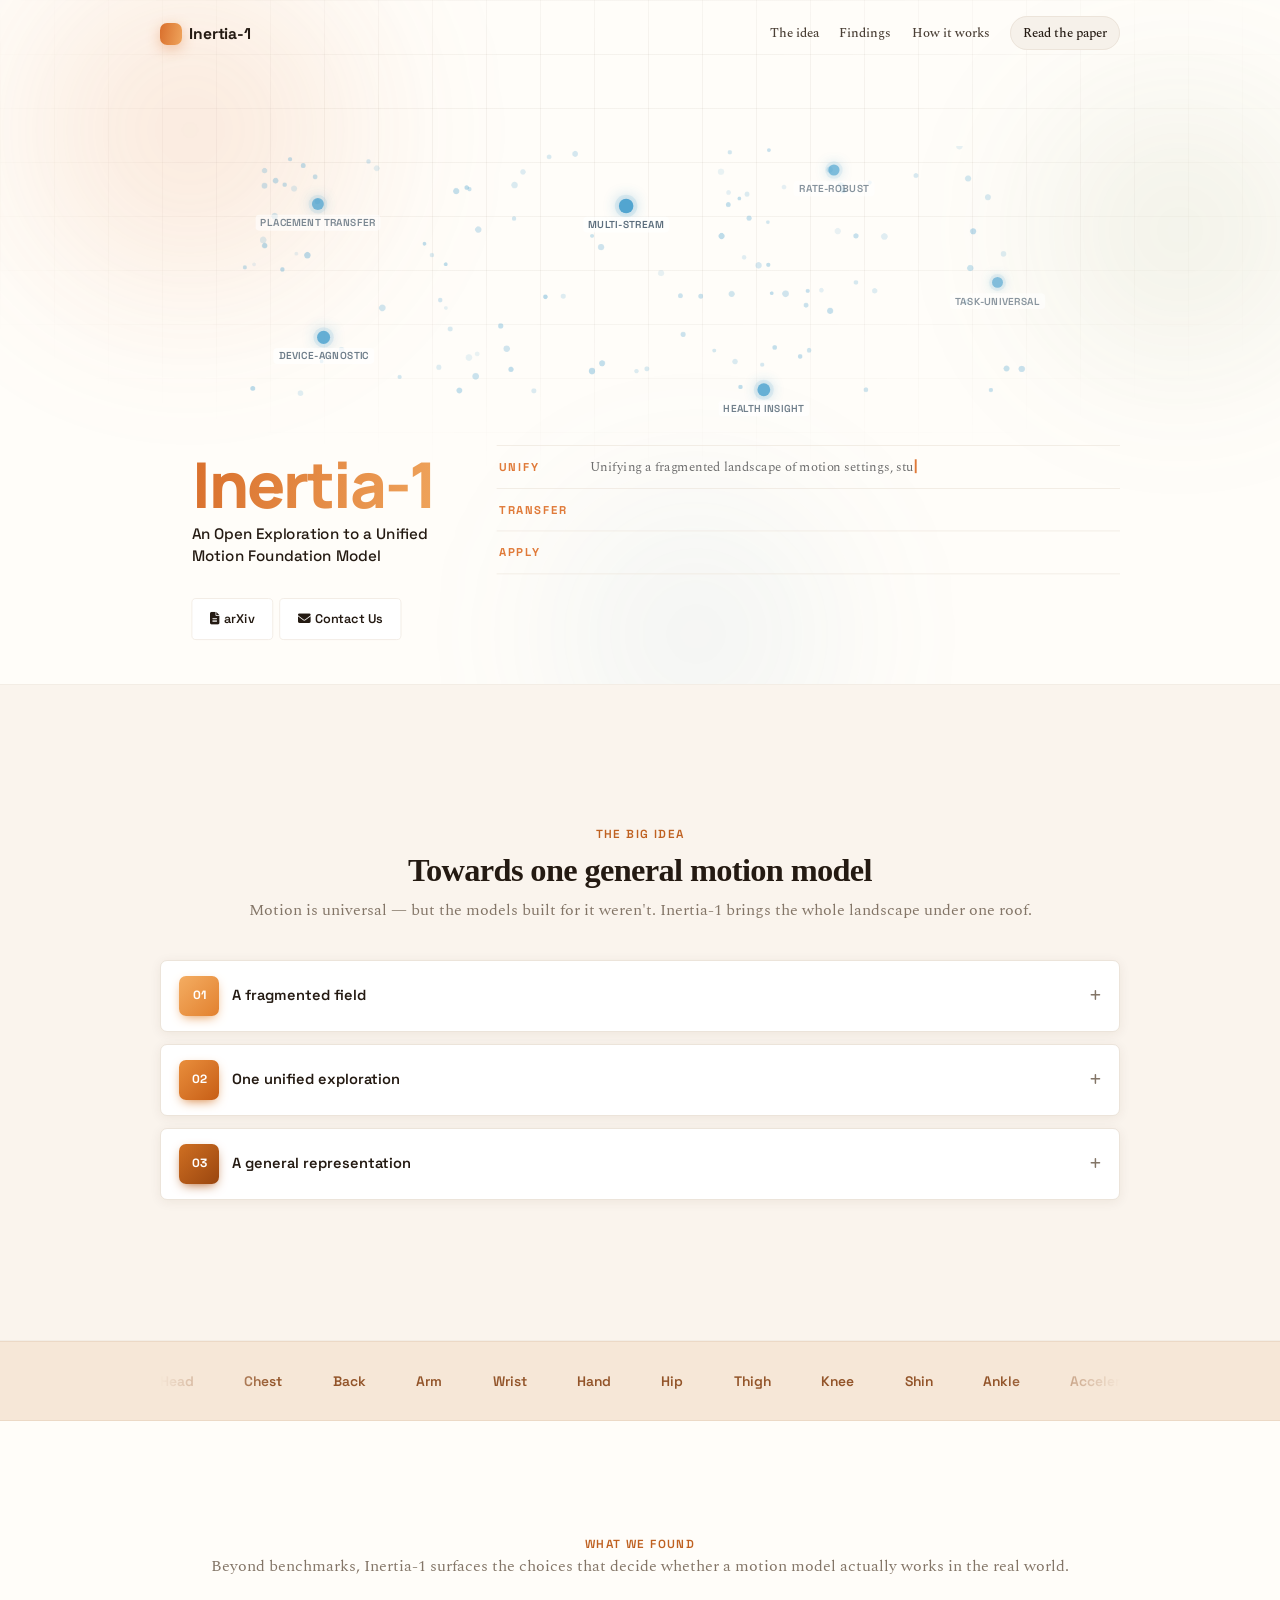
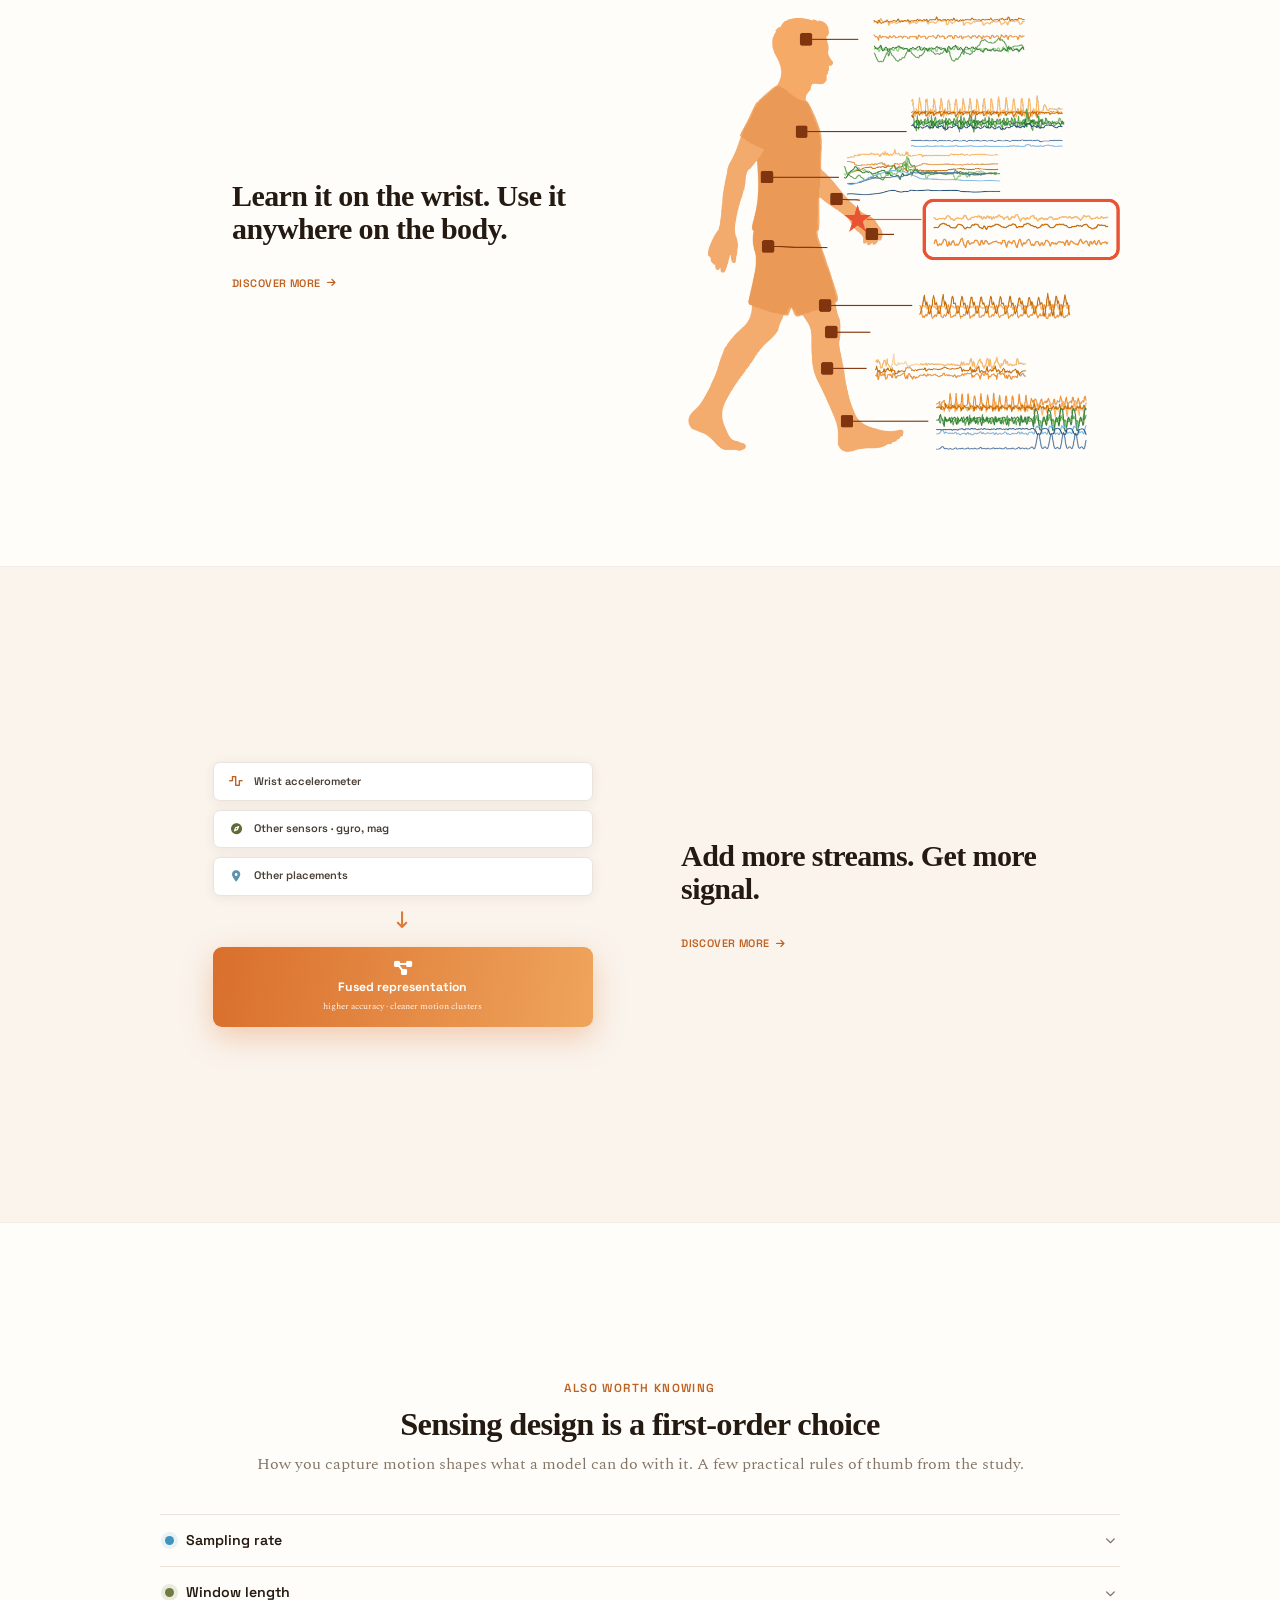
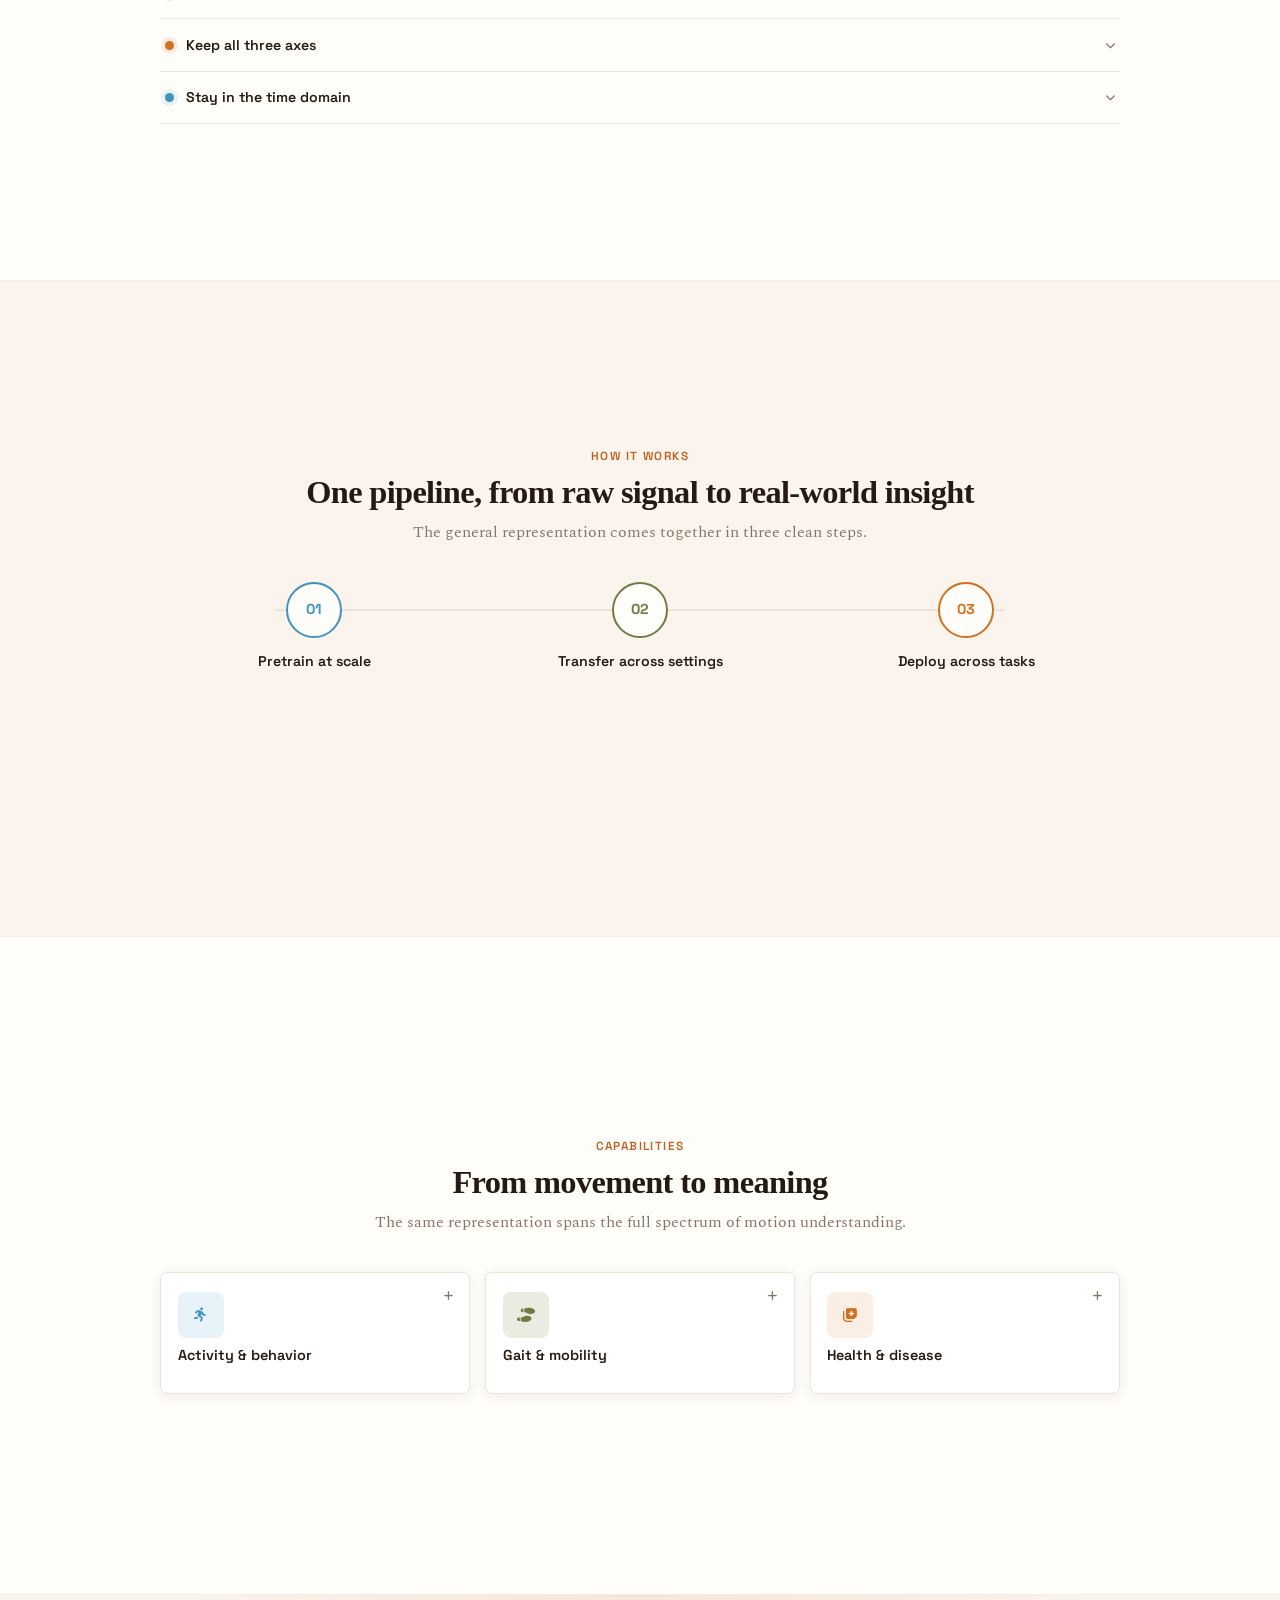
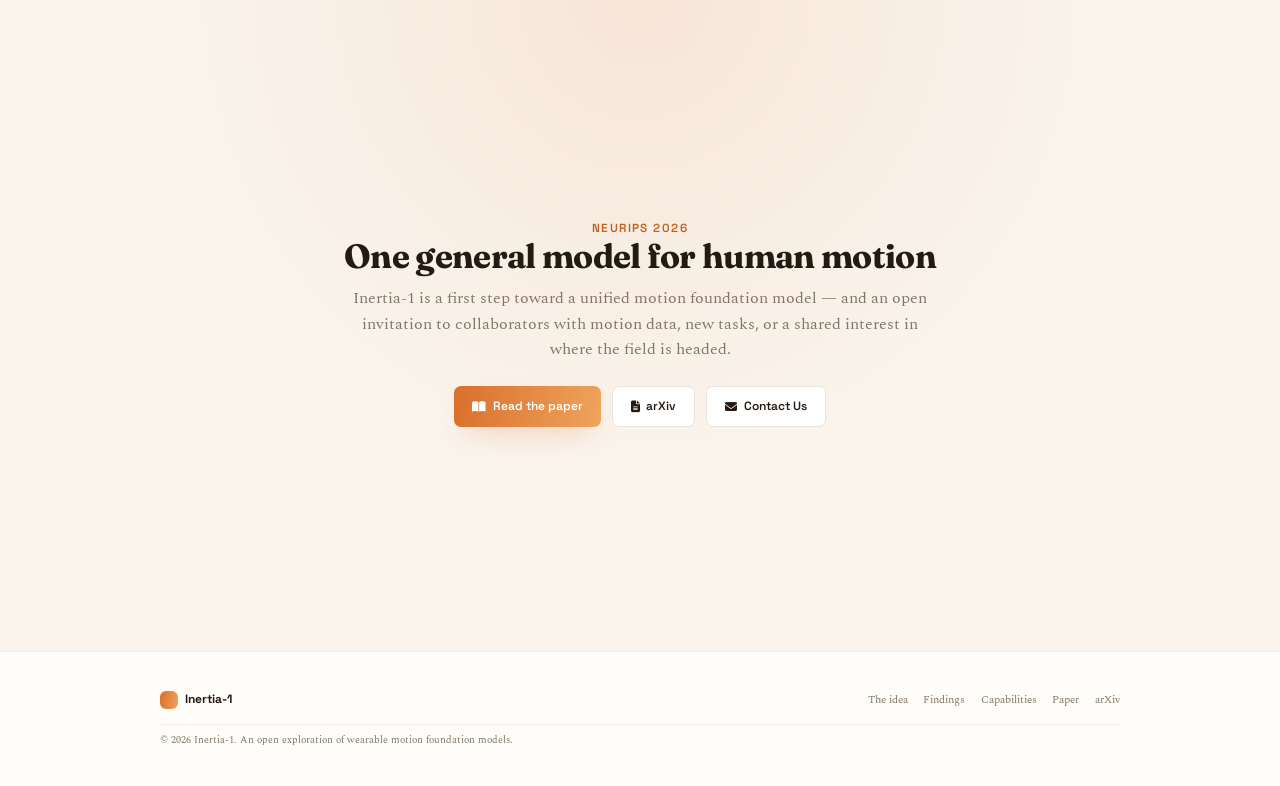
==== commit fec21cf7: "site: announce NeurIPS 2026 acceptance and link the arXiv paper Replace the "arXiv coming soon" plac" ====
--- a/docs/index.html
+++ b/docs/index.html
@@ -92,6 +92,7 @@
       </div>
     </div>
     <div class="cta-row hero-cta">
+      <a class="btn ghost" href="https://arxiv.org/abs/2607.06617" target="_blank" rel="noopener"><i class="fas fa-file-lines"></i> arXiv</a>
       <a class="btn ghost" href="https://docs.google.com/forms/d/e/1FAIpQLSe3T0h3gcEiqHGGap-IEIdgT7h6_zuvZpxQ5BAz9c8yqIs_BA/viewform?usp=dialog" target="_blank" rel="noopener" aria-label="Contact us"><i class="fas fa-envelope"></i> Contact Us</a>
     </div>
     </div>
@@ -368,10 +369,12 @@
 <!-- ============ CTA ============ -->
 <section class="cta-band">
   <div class="wrap reveal">
+    <span class="kicker">NeurIPS 2026</span>
     <h2>One general model for human motion</h2>
     <p>Inertia-1 is a first step toward a unified motion foundation model &mdash; and an open invitation to collaborators with motion data, new tasks, or a shared interest in where the field is headed.</p>
     <div class="cta-row center">
       <a class="btn primary" href="./paper/"><i class="fas fa-book-open"></i> Read the paper</a>
+      <a class="btn ghost" href="https://arxiv.org/abs/2607.06617" target="_blank" rel="noopener"><i class="fas fa-file-lines"></i> arXiv</a>
       <a class="btn ghost" href="https://docs.google.com/forms/d/e/1FAIpQLSe3T0h3gcEiqHGGap-IEIdgT7h6_zuvZpxQ5BAz9c8yqIs_BA/viewform?usp=dialog" target="_blank" rel="noopener" aria-label="Contact us"><i class="fas fa-envelope"></i> Contact Us</a>
     </div>
   </div>
@@ -389,6 +392,7 @@
       <a href="#findings">Findings</a>
       <a href="#capabilities">Capabilities</a>
       <a href="./paper/">Paper</a>
+      <a href="https://arxiv.org/abs/2607.06617" target="_blank" rel="noopener">arXiv</a>
     </nav>
     <p class="foot-copy">&copy; 2026 Inertia-1. An open exploration of wearable motion foundation models.</p>
   </div>
